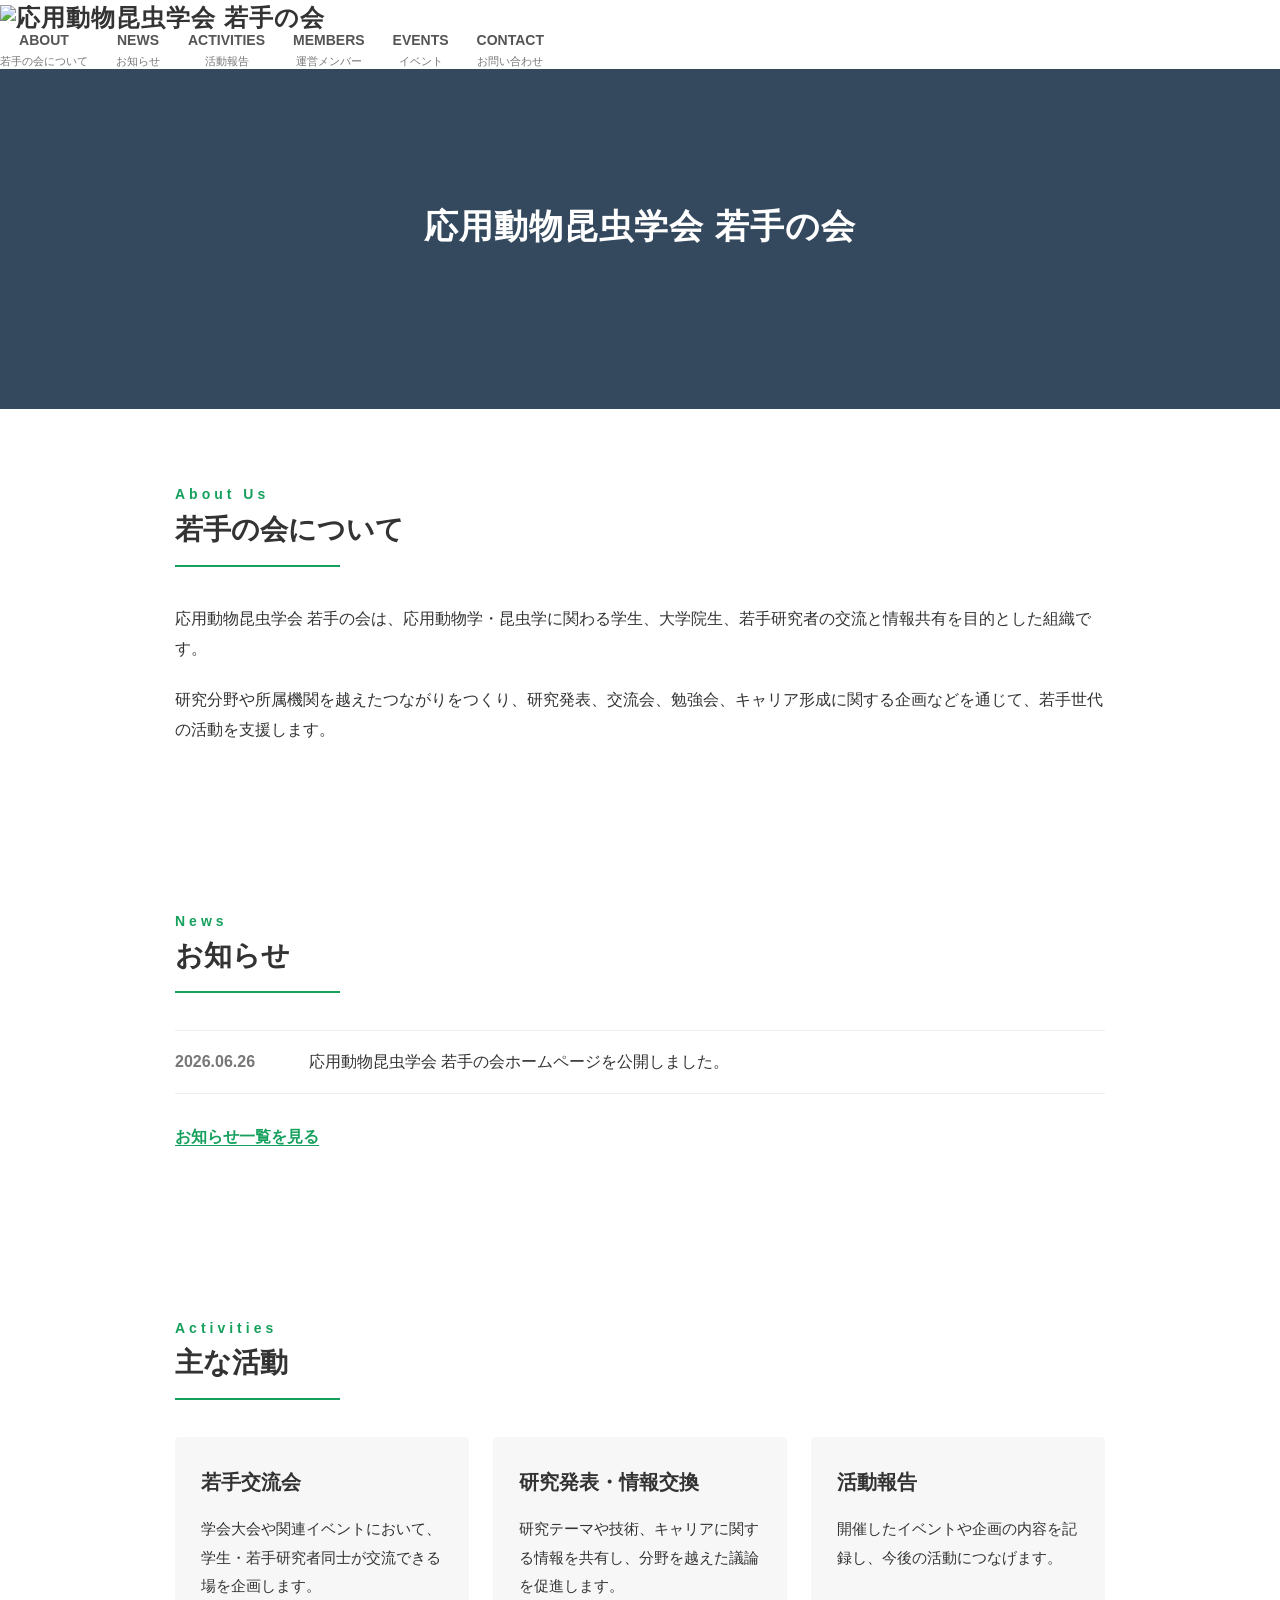
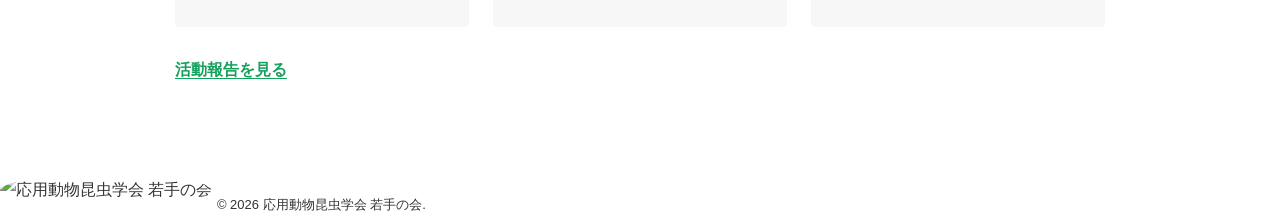
==== index.html @ c8d0bf75 "Update index.html" ====
<!DOCTYPE html>
<html lang="ja">
<head>
  <meta charset="UTF-8">
  <meta name="viewport" content="width=device-width, initial-scale=1.0">

  <title>応用動物昆虫学会 若手の会</title>
  <meta name="description" content="応用動物昆虫学会 若手の会の公式ホームページです。若手研究者・学生の交流、研究発表、情報共有を目的として活動しています。">
  <meta name="keywords" content="応用動物昆虫学会, 若手の会, 昆虫学, 応用動物学, 学会, 若手研究者, 学生">

  <meta property="og:title" content="応用動物昆虫学会 若手の会">
  <meta property="og:description" content="応用動物昆虫学会 若手の会の公式ホームページです。">
  <meta property="og:type" content="website">
  <meta property="og:url" content="https://odokonwakate.github.io/homepage/">
  <meta property="og:image" content="https://odokonwakate.github.io/homepage/assets/images/common/ogp.png">
  <meta property="og:site_name" content="応用動物昆虫学会 若手の会">

  <link rel="icon" href="assets/images/common/favicon.png" type="image/png">
  <link rel="stylesheet" href="style.css">
</head>

<body>

<header>
  <nav>
    <a href="index.html" class="logo">
      <img src="assets/images/common/logo.png" alt="応用動物昆虫学会 若手の会">
    </a>

    <div class="nav-links">
      <a href="index.html">ABOUT<span>若手の会について</span></a>
      <a href="pages/news.html">NEWS<span>お知らせ</span></a>
      <a href="pages/activities.html">ACTIVITIES<span>活動報告</span></a>
      <a href="pages/members.html">MEMBERS<span>運営メンバー</span></a>
      <a href="pages/events.html">EVENTS<span>イベント</span></a>
      <a href="pages/contact.html">CONTACT<span>お問い合わせ</span></a>
    </div>
  </nav>
</header>

<section class="hero">
  <h1>応用動物昆虫学会 若手の会</h1>
</section>

<main>

  <section class="container">
    <span class="section-title-en">About Us</span>
    <h2>若手の会について</h2>

    <p>
      応用動物昆虫学会 若手の会は、応用動物学・昆虫学に関わる学生、大学院生、若手研究者の交流と情報共有を目的とした組織です。
    </p>

    <p>
      研究分野や所属機関を越えたつながりをつくり、研究発表、交流会、勉強会、キャリア形成に関する企画などを通じて、若手世代の活動を支援します。
    </p>
  </section>

  <section class="container">
    <span class="section-title-en">News</span>
    <h2>お知らせ</h2>

    <ul class="news-list">
      <li>
        <span class="date">2026.06.26</span>
        <span>応用動物昆虫学会 若手の会ホームページを公開しました。</span>
      </li>
    </ul>

    <p class="more-link">
      <a href="pages/news.html">お知らせ一覧を見る</a>
    </p>
  </section>

  <section class="container">
    <span class="section-title-en">Activities</span>
    <h2>主な活動</h2>

    <div class="card-list">
      <div class="card">
        <h3>若手交流会</h3>
        <p>学会大会や関連イベントにおいて、学生・若手研究者同士が交流できる場を企画します。</p>
      </div>

      <div class="card">
        <h3>研究発表・情報交換</h3>
        <p>研究テーマや技術、キャリアに関する情報を共有し、分野を越えた議論を促進します。</p>
      </div>

      <div class="card">
        <h3>活動報告</h3>
        <p>開催したイベントや企画の内容を記録し、今後の活動につなげます。</p>
      </div>
    </div>

    <p class="more-link">
      <a href="pages/activities.html">活動報告を見る</a>
    </p>
  </section>

</main>

<footer>
  <div class="footer-inner">
    <img src="assets/images/common/icon.png" alt="応用動物昆虫学会 若手の会" class="footer-icon">
    <span>&copy; 2026 応用動物昆虫学会 若手の会.</span>
  </div>
</footer>

</body>
</html>
---- style.css ----
* {
  margin: 0;
  padding: 0;
  box-sizing: border-box;
}

body {
  font-family: -apple-system, BlinkMacSystemFont, "Helvetica Neue", "Yu Gothic", "YuGothic", "Hiragino Kaku Gothic ProN", Meiryo, sans-serif;
  color: #333;
  line-height: 1.9;
  background: #fff;
}

a {
  text-decoration: none;
  color: inherit;
}

img {
  max-width: 100%;
  vertical-align: bottom;
}

/* Header */
.site-header {
  height: 90px;
  background: #fff;
  border-bottom: 1px solid #eee;
}

.navbar {
  max-width: 1120px;
  height: 90px;
  margin: 0 auto;
  padding: 0 30px;
  display: flex;
  align-items: center;
  justify-content: space-between;
}

.logo {
  font-size: 24px;
  font-weight: 800;
  line-height: 1.1;
  letter-spacing: 1px;
}

.logo span {
  font-size: 13px;
  font-weight: 600;
  letter-spacing: 0;
}

.logo img {
  max-height: 55px;
}

.nav-links {
  display: flex;
  align-items: center;
  gap: 28px;
}

.nav-links a {
  display: flex;
  flex-direction: column;
  align-items: center;
  font-size: 14px;
  font-weight: 600;
  color: #555;
  line-height: 1.4;
}

.nav-links a span {
  margin-top: 3px;
  font-size: 11px;
  font-weight: 400;
  color: #777;
}

.nav-links a:hover {
  color: #16a05d;
}

/* Hero */
.hero {
  height: 340px;
  background: #34495e;
  color: #fff;
  display: flex;
  align-items: center;
  justify-content: center;
  text-align: center;
  padding: 0 20px;
}

.hero h1 {
  font-size: 34px;
  letter-spacing: 1px;
  margin-bottom: 26px;
}

.hero p {
  font-size: 17px;
  font-weight: 600;
  margin-bottom: 12px;
}

.hero-sub {
  font-size: 14px !important;
  font-weight: 500 !important;
  opacity: 0.9;
}

/* Main */
main {
  background: #fff;
}

.content-section,
.container {
  max-width: 990px;
  margin: 0 auto;
  padding: 70px 30px;
}

.section-label,
.section-title-en {
  color: #16a05d;
  font-size: 14px;
  font-weight: 700;
  letter-spacing: 4px;
  margin-bottom: 18px;
}

h2 {
  font-size: 28px;
  line-height: 1.4;
  margin-bottom: 55px;
  position: relative;
}

h2::after {
  content: "";
  width: 165px;
  height: 2px;
  background: #16a05d;
  position: absolute;
  left: 0;
  bottom: -18px;
}

p {
  font-size: 16px;
  margin-bottom: 20px;
}

/* News */
.news-list {
  list-style: none;
  border-top: 1px solid #eee;
}

.news-list li {
  display: flex;
  gap: 24px;
  padding: 16px 0;
  border-bottom: 1px solid #eee;
}

.news-list .date {
  min-width: 110px;
  color: #777;
  font-weight: 600;
}

/* Cards */
.card-list {
  display: flex;
  gap: 24px;
  margin-top: 20px;
}

.card {
  flex: 1;
  padding: 26px;
  background: #f7f7f7;
  border-radius: 4px;
}

.card h3 {
  font-size: 20px;
  margin-bottom: 14px;
  color: #333;
}

.card p {
  font-size: 15px;
  margin-bottom: 0;
}

/* Links */
.more-link {
  margin-top: 28px;
}

.more-link a {
  color: #16a05d;
  font-weight: 700;
  border-bottom: 1px solid #16a05d;
}

/* Footer */
.site-footer {
  border-top: 1px solid #e5e5e5;
  background: #fafafa;
  text-align: center;
  padding: 55px 20px;
  color: #888;
  font-size: 13px;
}

.footer-icon {
  width: 52px;
  height: 52px;
  object-fit: cover;
  border-radius: 50%;
  margin-bottom: 14px;
}

.footer-inner p,
.footer-inner span {
  font-size: 13px;
  margin-bottom: 0;
}

/* Responsive */
@media screen and (max-width: 760px) {
  .site-header {
    height: auto;
  }

  .navbar {
    height: auto;
    padding: 20px;
    flex-direction: column;
    gap: 18px;
  }

  .nav-links {
    flex-wrap: wrap;
    justify-content: center;
    gap: 16px 22px;
  }

  .nav-links a {
    font-size: 13px;
  }

  .hero {
    height: 300px;
  }

  .hero h1 {
    font-size: 26px;
  }

  .hero p {
    font-size: 15px;
  }

  .content-section,
  .container {
    padding: 55px 22px;
  }

  h2 {
    font-size: 24px;
  }

  .news-list li {
    flex-direction: column;
    gap: 2px;
  }

  .card-list {
    flex-direction: column;
  }
}
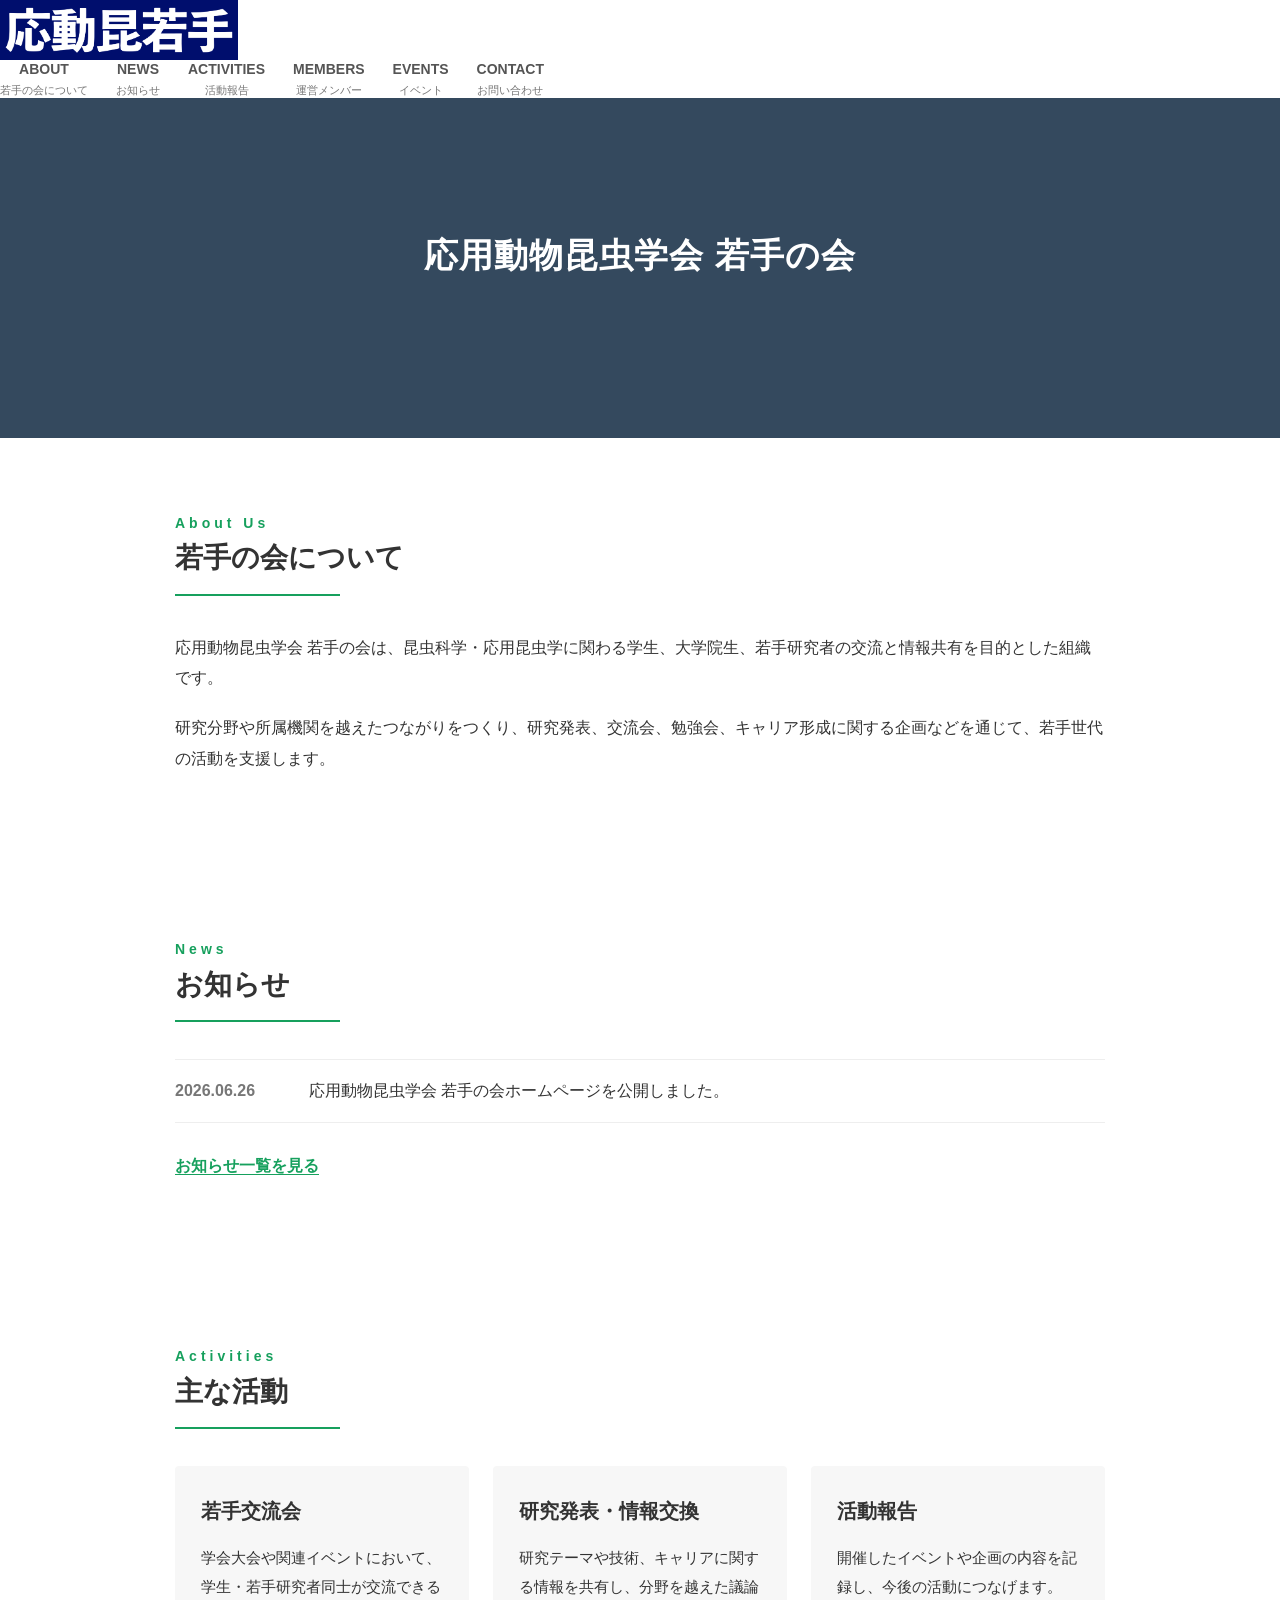
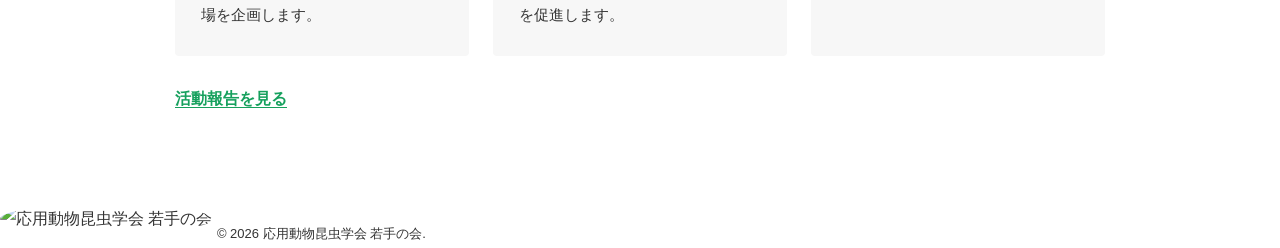
==== commit d629c7ec: "Update index.html" ====
--- a/index.html
+++ b/index.html
@@ -49,7 +49,7 @@
     <h2>若手の会について</h2>
 
     <p>
-      応用動物昆虫学会 若手の会は、応用動物学・昆虫学に関わる学生、大学院生、若手研究者の交流と情報共有を目的とした組織です。
+      応用動物昆虫学会 若手の会は、昆虫科学・応用昆虫学に関わる学生、大学院生、若手研究者の交流と情報共有を目的とした組織です。
     </p>
 
     <p>
--- a/style.css
+++ b/style.css
@@ -28,21 +28,18 @@
   border-bottom: 1px solid #eee;
 }
 
-.navbar {
-  max-width: 1120px;
-  height: 90px;
-  margin: 0 auto;
-  padding: 0 30px;
-  display: flex;
-  align-items: center;
-  justify-content: space-between;
-}
-
-.logo {
-  font-size: 24px;
-  font-weight: 800;
-  line-height: 1.1;
-  letter-spacing: 1px;
+.navbar{
+    width:100%;
+    max-width:none;
+    height:90px;
+    padding:0 40px;
+    display:flex;
+    align-items:center;
+}
+
+.logo{
+    display:flex;
+    align-items:center;
 }
 
 .logo span {
@@ -51,14 +48,16 @@
   letter-spacing: 0;
 }
 
-.logo img {
-  max-height: 55px;
-}
-
-.nav-links {
-  display: flex;
-  align-items: center;
-  gap: 28px;
+.logo img{
+    height:60px;
+    width:auto;
+}
+
+.nav-links{
+    margin-left:auto;
+    display:flex;
+    align-items:center;
+    gap:28px;
 }
 
 .nav-links a {
@@ -287,3 +286,30 @@
     flex-direction: column;
   }
 }
+
+/* Contact */
+.contact-box{
+    margin-top:40px;
+    padding:40px;
+    border:1px solid #e5e5e5;
+    border-radius:6px;
+    background:#fafafa;
+}
+
+.contact-box h3{
+    margin-bottom:20px;
+    font-size:22px;
+}
+
+.mail-address{
+    font-size:22px;
+    font-weight:600;
+}
+.mail-address a{
+    color:#16a05d;
+    word-break:break-all;
+}
+
+.mail-address a:hover{
+    text-decoration:underline;
+}
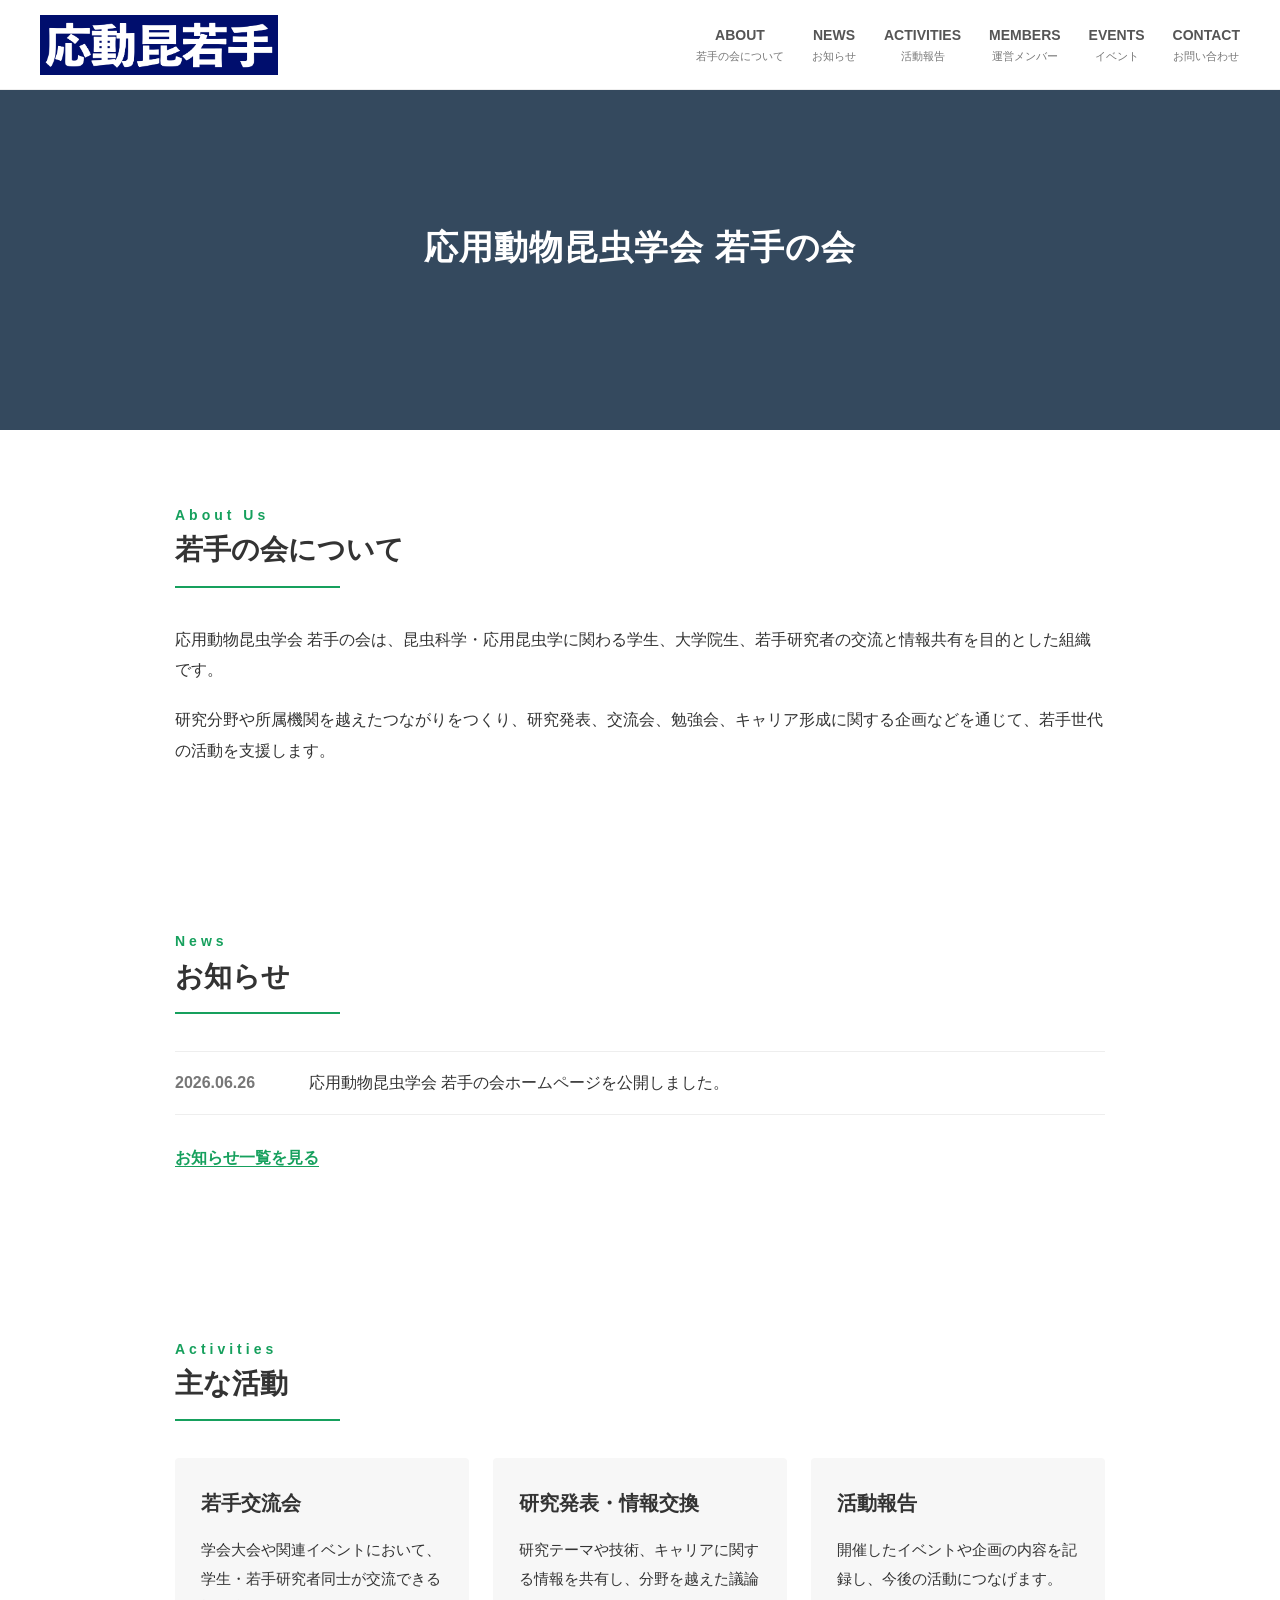
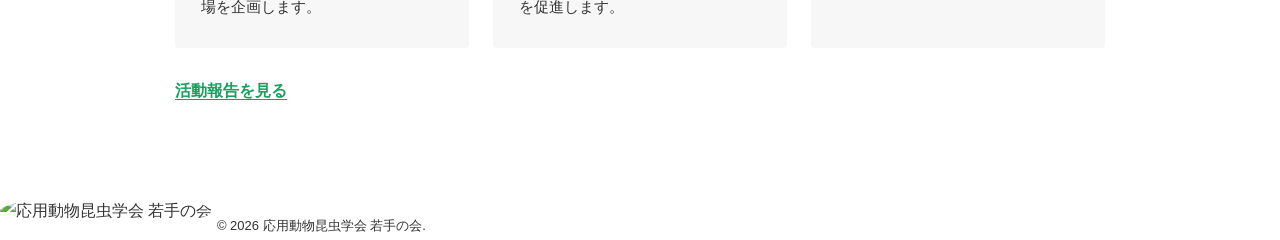
==== commit 9dc59eb7: "Update index.html" ====
--- a/index.html
+++ b/index.html
@@ -21,8 +21,9 @@
 
 <body>
 
-<header>
-  <nav>
+<header class="site-header">
+  <nav class="navbar">
+
     <a href="index.html" class="logo">
       <img src="assets/images/common/logo.png" alt="応用動物昆虫学会 若手の会">
     </a>
@@ -35,6 +36,7 @@
       <a href="pages/events.html">EVENTS<span>イベント</span></a>
       <a href="pages/contact.html">CONTACT<span>お問い合わせ</span></a>
     </div>
+
   </nav>
 </header>
 
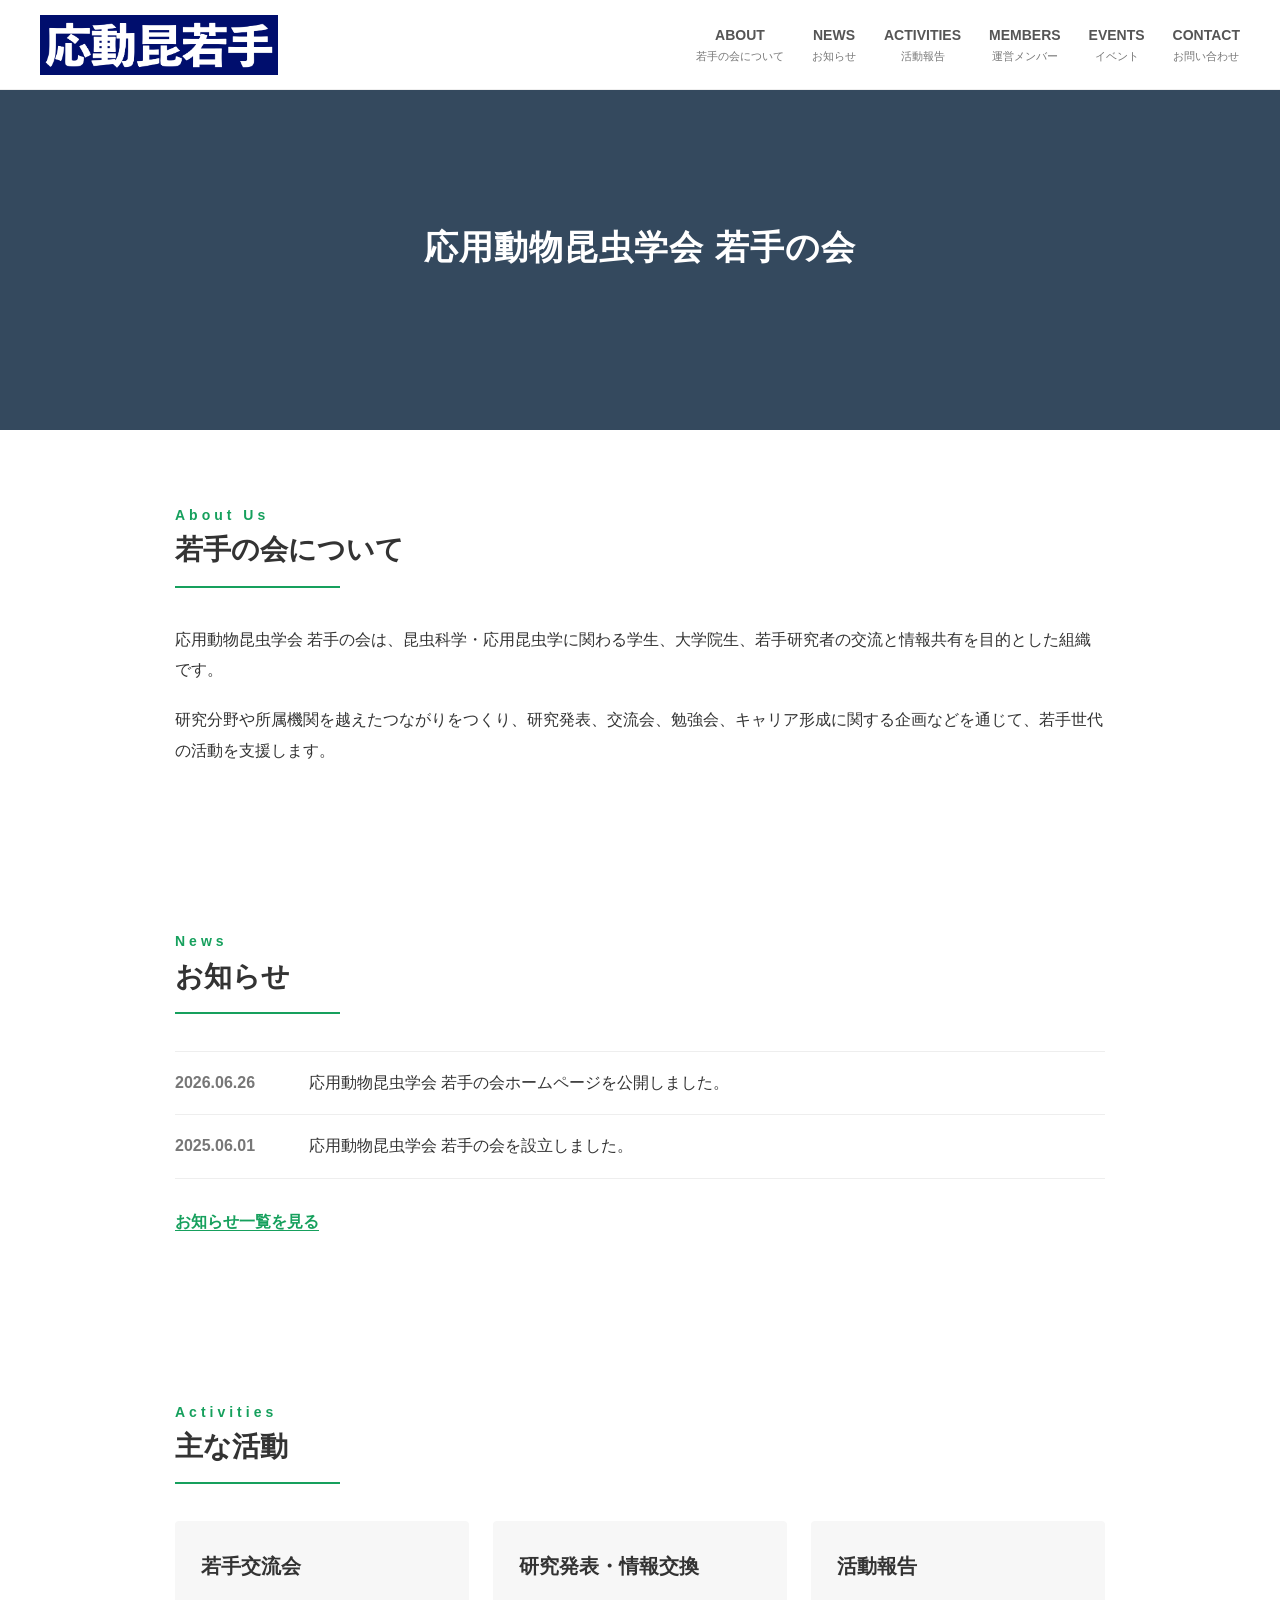
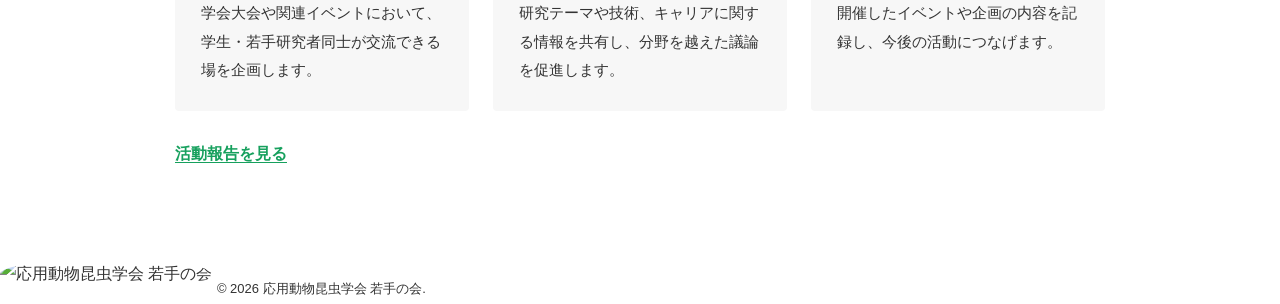
==== commit 41c23fdf: "Update index.html" ====
--- a/index.html
+++ b/index.html
@@ -62,14 +62,19 @@
   <section class="container">
     <span class="section-title-en">News</span>
     <h2>お知らせ</h2>
-
+  
     <ul class="news-list">
       <li>
         <span class="date">2026.06.26</span>
         <span>応用動物昆虫学会 若手の会ホームページを公開しました。</span>
       </li>
+  
+      <li>
+        <span class="date">2025.06.01</span>
+        <span>応用動物昆虫学会 若手の会を設立しました。</span>
+      </li>
     </ul>
-
+  
     <p class="more-link">
       <a href="pages/news.html">お知らせ一覧を見る</a>
     </p>
--- a/style.css
+++ b/style.css
@@ -198,7 +198,10 @@
   margin-bottom: 0;
 }
 
-/* Links */
+/* =====================================================
+   Links
+===================================================== */
+
 .more-link {
   margin-top: 28px;
 }
@@ -209,7 +212,10 @@
   border-bottom: 1px solid #16a05d;
 }
 
-/* Footer */
+/* =====================================================
+   Footer
+===================================================== */
+
 .site-footer {
   border-top: 1px solid #e5e5e5;
   background: #fafafa;
@@ -233,7 +239,10 @@
   margin-bottom: 0;
 }
 
-/* Responsive */
+/* =====================================================
+   Responsive
+===================================================== */
+
 @media screen and (max-width: 760px) {
   .site-header {
     height: auto;
@@ -287,7 +296,10 @@
   }
 }
 
-/* Contact */
+/* =====================================================
+   Contact
+===================================================== */
+
 .contact-box{
     margin-top:40px;
     padding:40px;
@@ -313,3 +325,52 @@
 .mail-address a:hover{
     text-decoration:underline;
 }
+
+/* =====================================================
+   Activities
+===================================================== */
+
+.activity-card{
+    display:flex;
+    gap:35px;
+    margin-bottom:60px;
+    padding-bottom:50px;
+    border-bottom:1px solid #e8e8e8;
+}
+
+.activity-card img{
+    width:280px;
+    height:180px;
+    object-fit:cover;
+    border-radius:6px;
+    flex-shrink:0;
+}
+
+.activity-content{
+    flex:1;
+}
+
+.activity-date{
+    color:#888;
+    font-size:14px;
+    margin-bottom:10px;
+}
+
+.activity-content h3{
+    font-size:28px;
+    margin-bottom:18px;
+    line-height:1.5;
+}
+
+.activity-content p{
+    margin-bottom:22px;
+}
+
+.activity-link{
+    color:#16a05d;
+    font-weight:700;
+}
+
+.activity-link:hover{
+    text-decoration:underline;
+}
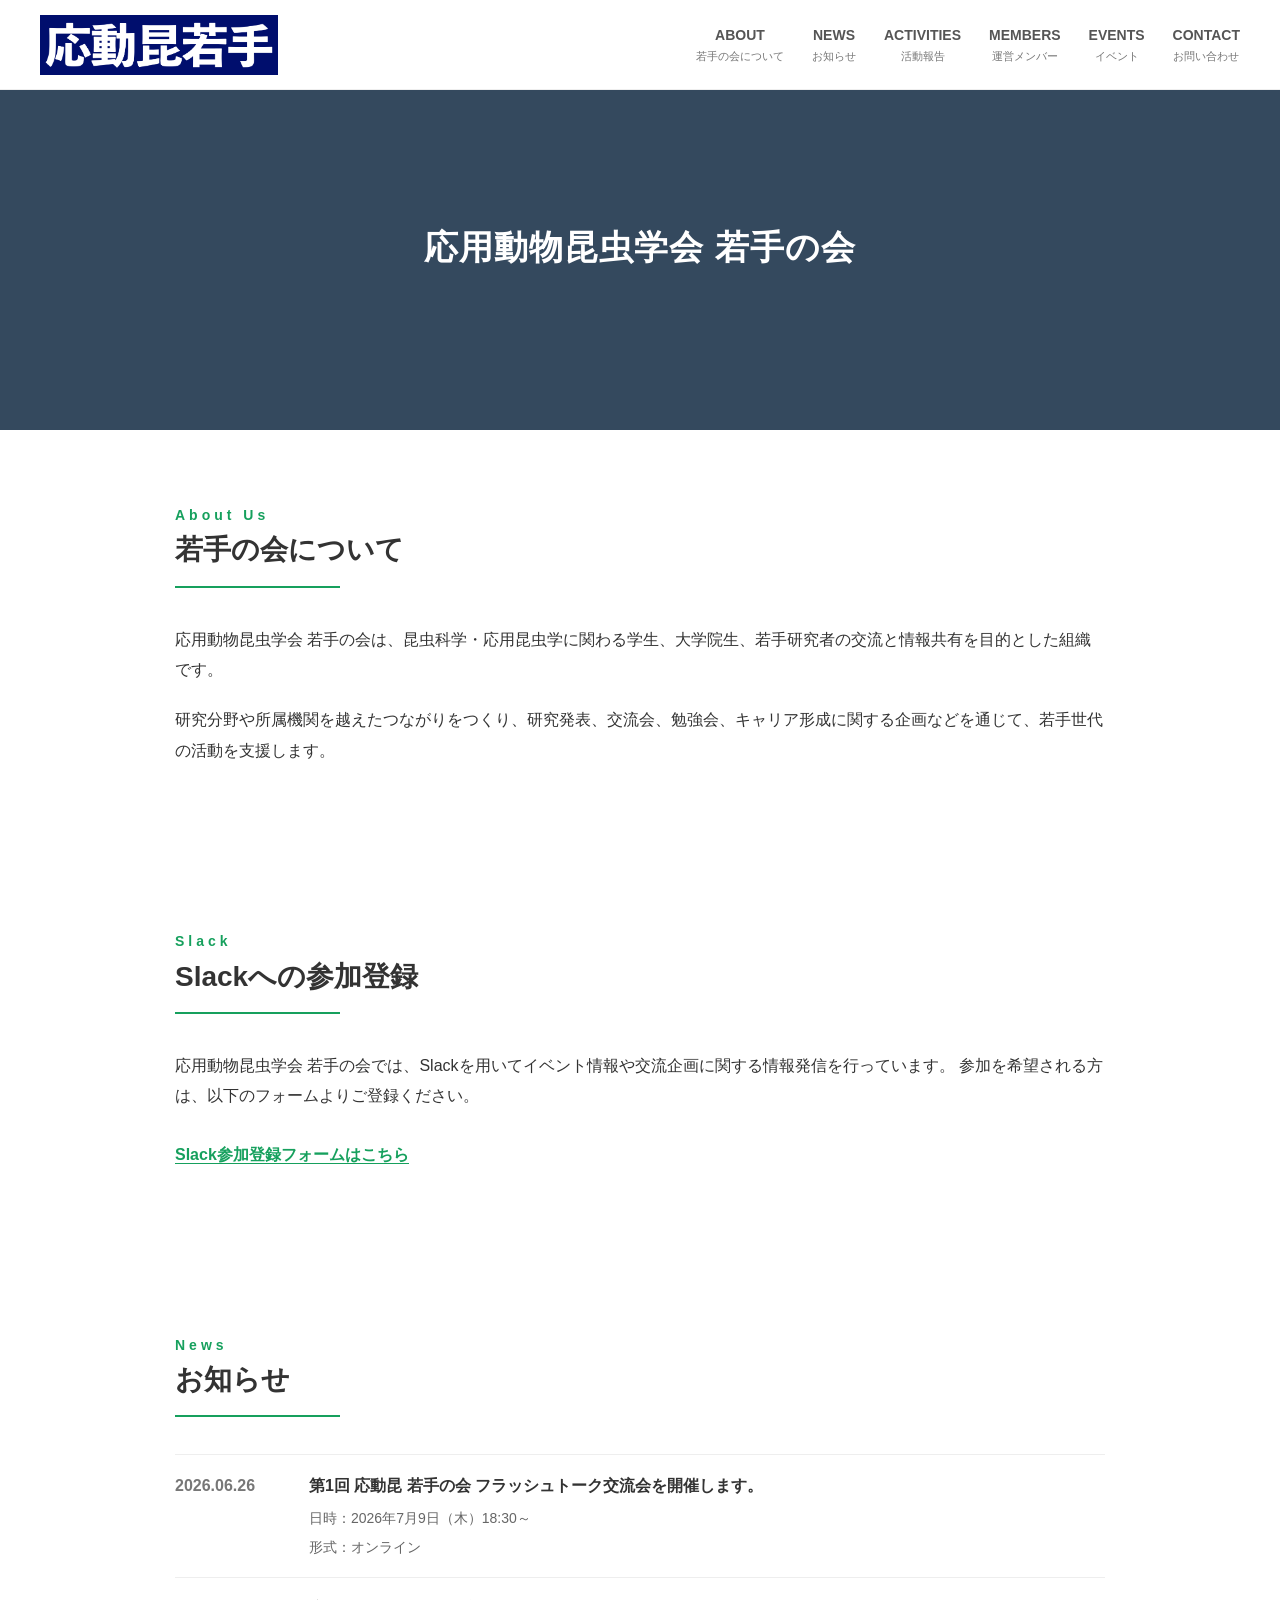
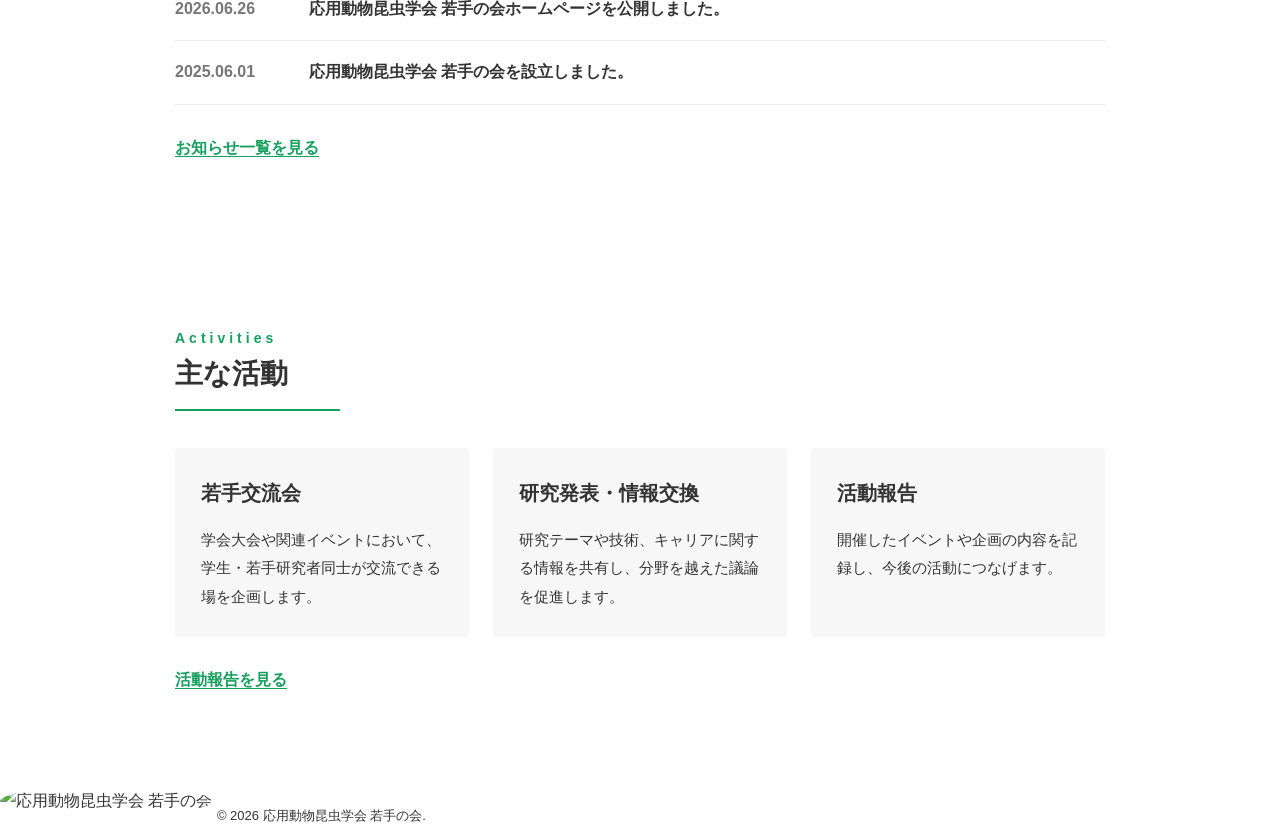
==== commit bc00a74e: "Update index.html" ====
--- a/index.html
+++ b/index.html
@@ -60,19 +60,29 @@
   </section>
 
   <section class="container">
+    <span class="section-title-en">Slack</span>
+    <h2>Slackへの参加登録</h2>
+
+    <p>
+      応用動物昆虫学会 若手の会では、Slackを用いてイベント情報や交流企画に関する情報発信を行っています。
+      参加を希望される方は、以下のフォームよりご登録ください。
+    </p>
+
+    <p class="more-link">
+      <a href="https://docs.google.com/forms/d/e/1FAIpQLScM7I65hRISiQNJL-PFkZ0T6f-E3IVOObTSbI105JYVH7bzkg/viewform?usp=publish-editor"
+         target="_blank"
+         rel="noopener">
+        Slack参加登録フォームはこちら
+      </a>
+    </p>
+  </section>
+
+  <section class="container">
     <span class="section-title-en">News</span>
     <h2>お知らせ</h2>
-  
-    <ul class="news-list">
-      <li>
-        <span class="date">2026.06.26</span>
-        <span>応用動物昆虫学会 若手の会ホームページを公開しました。</span>
-      </li>
-  
-      <li>
-        <span class="date">2025.06.01</span>
-        <span>応用動物昆虫学会 若手の会を設立しました。</span>
-      </li>
+      
+    <ul class="news-list" id="news-list" data-json="data/news.json" data-limit="5">
+      <li>お知らせを読み込み中...</li>
     </ul>
   
     <p class="more-link">
@@ -115,5 +125,7 @@
   </div>
 </footer>
 
+<script src="js/load-news.js"></script>
+  
 </body>
 </html>
--- a/style.css
+++ b/style.css
@@ -21,7 +21,10 @@
   vertical-align: bottom;
 }
 
-/* Header */
+/* =====================================================
+   Header
+===================================================== */
+
 .site-header {
   height: 90px;
   background: #fff;
@@ -81,7 +84,10 @@
   color: #16a05d;
 }
 
-/* Hero */
+/* =====================================================
+   Hero
+===================================================== */
+
 .hero {
   height: 340px;
   background: #34495e;
@@ -111,7 +117,10 @@
   opacity: 0.9;
 }
 
-/* Main */
+/* =====================================================
+   Main
+===================================================== */
+
 main {
   background: #fff;
 }
@@ -154,7 +163,10 @@
   margin-bottom: 20px;
 }
 
-/* News */
+/* =====================================================
+   News
+===================================================== */
+
 .news-list {
   list-style: none;
   border-top: 1px solid #eee;
@@ -173,7 +185,10 @@
   font-weight: 600;
 }
 
-/* Cards */
+/* =====================================================
+   Cards
+===================================================== */
+
 .card-list {
   display: flex;
   gap: 24px;
@@ -294,6 +309,71 @@
   .card-list {
     flex-direction: column;
   }
+
+  .member-list {
+    grid-template-columns: 1fr;
+  }
+  
+  .member-card {
+    flex-direction: column;
+    align-items: center;
+    text-align: center;
+  }
+  .news-layout {
+  grid-template-columns: 1fr;
+  gap: 30px;
+  }
+  
+  .news-sidebar {
+    position: static;
+  }
+  
+  .news-sidebar ul {
+    display: flex;
+    flex-wrap: wrap;
+    gap: 12px;
+  }
+  
+  .news-sidebar li {
+    margin-bottom: 0;
+  }
+
+  .activities-layout {
+  grid-template-columns: 1fr;
+  gap: 30px;
+  }
+  
+  .activities-sidebar {
+    position: static;
+  }
+  
+  .activities-sidebar ul {
+    display: flex;
+    flex-wrap: wrap;
+    gap: 12px;
+  }
+  
+  .activities-sidebar li {
+    margin-bottom: 0;
+  }
+  
+  .activity-card {
+    grid-template-columns: 1fr;
+    gap: 18px;
+  }
+  
+  .activity-card img {
+    width: 100%;
+    height: auto;
+  }
+
+  .activity-photo-gallery {
+  grid-template-columns: 1fr;
+  }
+  
+  .activity-photo-gallery img {
+    height: auto;
+  }
 }
 
 /* =====================================================
@@ -374,3 +454,405 @@
 .activity-link:hover{
     text-decoration:underline;
 }
+
+/* =====================================================
+   Members
+===================================================== */
+
+.member-list {
+  display: grid;
+  grid-template-columns: repeat(2, 1fr);
+  gap: 30px;
+}
+
+.member-card {
+  display: flex;
+  gap: 22px;
+  padding: 28px;
+  border: 1px solid #e5e5e5;
+  border-radius: 8px;
+  background: #fafafa;
+}
+
+.member-photo {
+  width: 150px;
+  height: 150px;
+  object-fit: cover;
+  border-radius: 10px;
+  flex-shrink: 0;
+}
+
+.member-info h3 {
+  font-size: 22px;
+  margin-bottom: 8px;
+}
+
+.member-affiliation {
+  font-size: 15px;
+  margin-bottom: 10px;
+  color: #555;
+}
+
+.member-role {
+  display: inline-block;
+  padding: 4px 12px;
+  margin-bottom: 12px;
+  border-radius: 999px;
+  background: #16a05d;
+  color: #fff;
+  font-size: 13px;
+  font-weight: 700;
+}
+
+.member-fields {
+  font-size: 14px;
+  color: #666;
+  margin-bottom: 0;
+}
+
+.profile-link{
+    display:inline-block;
+    margin-top:18px;
+    color:#16a05d;
+    font-weight:700;
+}
+
+.profile-link:hover{
+    text-decoration:underline;
+}
+
+/* =====================================================
+   News archive layout
+===================================================== */
+
+.news-layout {
+  display: grid;
+  grid-template-columns: 160px 1fr;
+  gap: 60px;
+}
+
+.news-sidebar {
+  position: sticky;
+  top: 120px;
+  align-self: start;
+  padding: 24px;
+  background: #fafafa;
+  border: 1px solid #e5e5e5;
+  border-radius: 6px;
+}
+
+.news-sidebar h3 {
+  font-size: 18px;
+  margin-bottom: 18px;
+}
+
+.news-sidebar ul {
+  list-style: none;
+}
+
+.news-sidebar li {
+  margin-bottom: 10px;
+}
+
+.news-sidebar a {
+  color: #555;
+  font-weight: 700;
+}
+
+.news-sidebar a:hover {
+  color: #16a05d;
+}
+
+.news-year-section {
+  margin-bottom: 55px;
+}
+
+.news-year {
+  font-size: 28px;
+  margin-bottom: 24px;
+  padding-bottom: 10px;
+  border-bottom: 2px solid #16a05d;
+}
+
+.news-year::after {
+  display: none;
+}
+
+.news-title {
+  display: block;
+  font-weight: 600;
+}
+
+.news-detail {
+  display: block;
+  font-size: 14px;
+  color: #666;
+  margin-top: 3px;
+}
+
+.news-link {
+  display: block;
+  color: #333;
+}
+
+.news-link:hover {
+  color: #16a05d;
+  text-decoration: underline;
+}
+
+/* =====================================================
+   Events
+===================================================== */
+
+.event-list {
+  display: flex;
+  flex-direction: column;
+  gap: 28px;
+}
+
+.event-card {
+  display: grid;
+  grid-template-columns: 130px 1fr;
+  gap: 28px;
+  padding: 30px;
+  border: 1px solid #e5e5e5;
+  border-radius: 8px;
+  background: #fafafa;
+}
+
+.event-date {
+  font-weight: 700;
+  color: #16a05d;
+}
+
+.event-content h3 {
+  font-size: 22px;
+  margin-bottom: 14px;
+}
+
+.event-detail {
+  display: block;
+  font-size: 15px;
+  color: #666;
+  margin-bottom: 4px;
+}
+
+.event-link {
+  display: inline-block;
+  margin-top: 18px;
+  color: #16a05d;
+  font-weight: 700;
+}
+
+.event-link:hover {
+  text-decoration: underline;
+}
+
+@media screen and (max-width: 760px) {
+  .event-card {
+    grid-template-columns: 1fr;
+    gap: 12px;
+  }
+}
+
+/* =====================================================
+   Activities archive layout
+===================================================== */
+
+.activities-layout {
+  display: grid;
+  grid-template-columns: 160px 1fr;
+  gap: 60px;
+}
+
+.activities-sidebar {
+  position: sticky;
+  top: 120px;
+  align-self: start;
+  padding: 24px;
+  background: #fafafa;
+  border: 1px solid #e5e5e5;
+  border-radius: 6px;
+}
+
+.activities-sidebar h3 {
+  font-size: 18px;
+  margin-bottom: 18px;
+}
+
+.activities-sidebar ul {
+  list-style: none;
+}
+
+.activities-sidebar li {
+  margin-bottom: 10px;
+}
+
+.activities-sidebar a {
+  color: #555;
+  font-weight: 700;
+}
+
+.activities-sidebar a:hover {
+  color: #16a05d;
+}
+
+.activity-year-section {
+  margin-bottom: 60px;
+}
+
+.activity-year {
+  font-size: 28px;
+  margin-bottom: 25px;
+  padding-bottom: 12px;
+  border-bottom: 2px solid #16a05d;
+}
+
+.activity-year::after {
+  display: none;
+}
+
+.activity-card {
+  display: grid;
+  grid-template-columns: 300px 1fr;
+  gap: 48px;
+  padding: 35px 0;
+  border-bottom: 1px solid #e5e5e5;
+}
+
+.activity-card img {
+  width: 300px;
+  height: 190px;
+  object-fit: cover;
+  border-radius: 6px;
+}
+
+.activity-content {
+  flex: 1;
+}
+
+.activity-date {
+  color: #888;
+  font-size: 14px;
+  margin-bottom: 10px;
+}
+
+.activity-content h3 {
+  font-size: 26px;
+  margin-bottom: 18px;
+  line-height: 1.5;
+}
+
+.activity-content p {
+  margin-bottom: 22px;
+}
+
+.activity-link {
+  color: #16a05d;
+  font-weight: 700;
+}
+
+.activity-link:hover {
+  text-decoration: underline;
+}
+
+/* =====================================================
+   Alumni
+===================================================== */
+
+.alumni-section {
+  margin-top: 90px;
+}
+
+.alumni-list{
+    display:flex;
+    flex-wrap:wrap;
+    gap:15px 25px;
+    margin-top:30px;
+    list-style:none;
+}
+
+.alumni-list li{
+    padding:8px 18px;
+    background:#f6f6f6;
+    border-radius:20px;
+    font-size:16px;
+}
+
+/* =====================================================
+   Activity detail page
+===================================================== */
+
+.activity-detail-date {
+  color: #888;
+  font-weight: 700;
+  margin-bottom: 30px;
+}
+
+.flyer-figure {
+  max-width: 720px;
+  margin: 50px auto;
+  text-align: center;
+}
+
+.flyer-figure img {
+  width: 100%;
+  border: 1px solid #e5e5e5;
+  border-radius: 8px;
+}
+
+.flyer-figure figcaption {
+  margin-top: 10px;
+  font-size: 14px;
+  color: #666;
+}
+
+.event-info {
+  margin-top: 30px;
+  border-top: 1px solid #e5e5e5;
+}
+
+.event-info dt {
+  font-weight: 700;
+  color: #16a05d;
+  padding-top: 22px;
+}
+
+.event-info dd {
+  margin-left: 0;
+  padding-bottom: 22px;
+  border-bottom: 1px solid #e5e5e5;
+}
+
+.event-info a {
+  color: #16a05d;
+  font-weight: 700;
+}
+
+.event-info a:hover {
+  text-decoration: underline;
+}
+
+.activity-photo-gallery {
+  display: grid;
+  grid-template-columns: repeat(3, 1fr);
+  gap: 22px;
+  margin-top: 30px;
+}
+
+.activity-photo-gallery figure {
+  margin: 0;
+}
+
+.activity-photo-gallery img {
+  width: 100%;
+  height: 190px;
+  object-fit: cover;
+  border-radius: 8px;
+}
+
+.activity-photo-gallery figcaption {
+  margin-top: 8px;
+  font-size: 13px;
+  color: #666;
+}
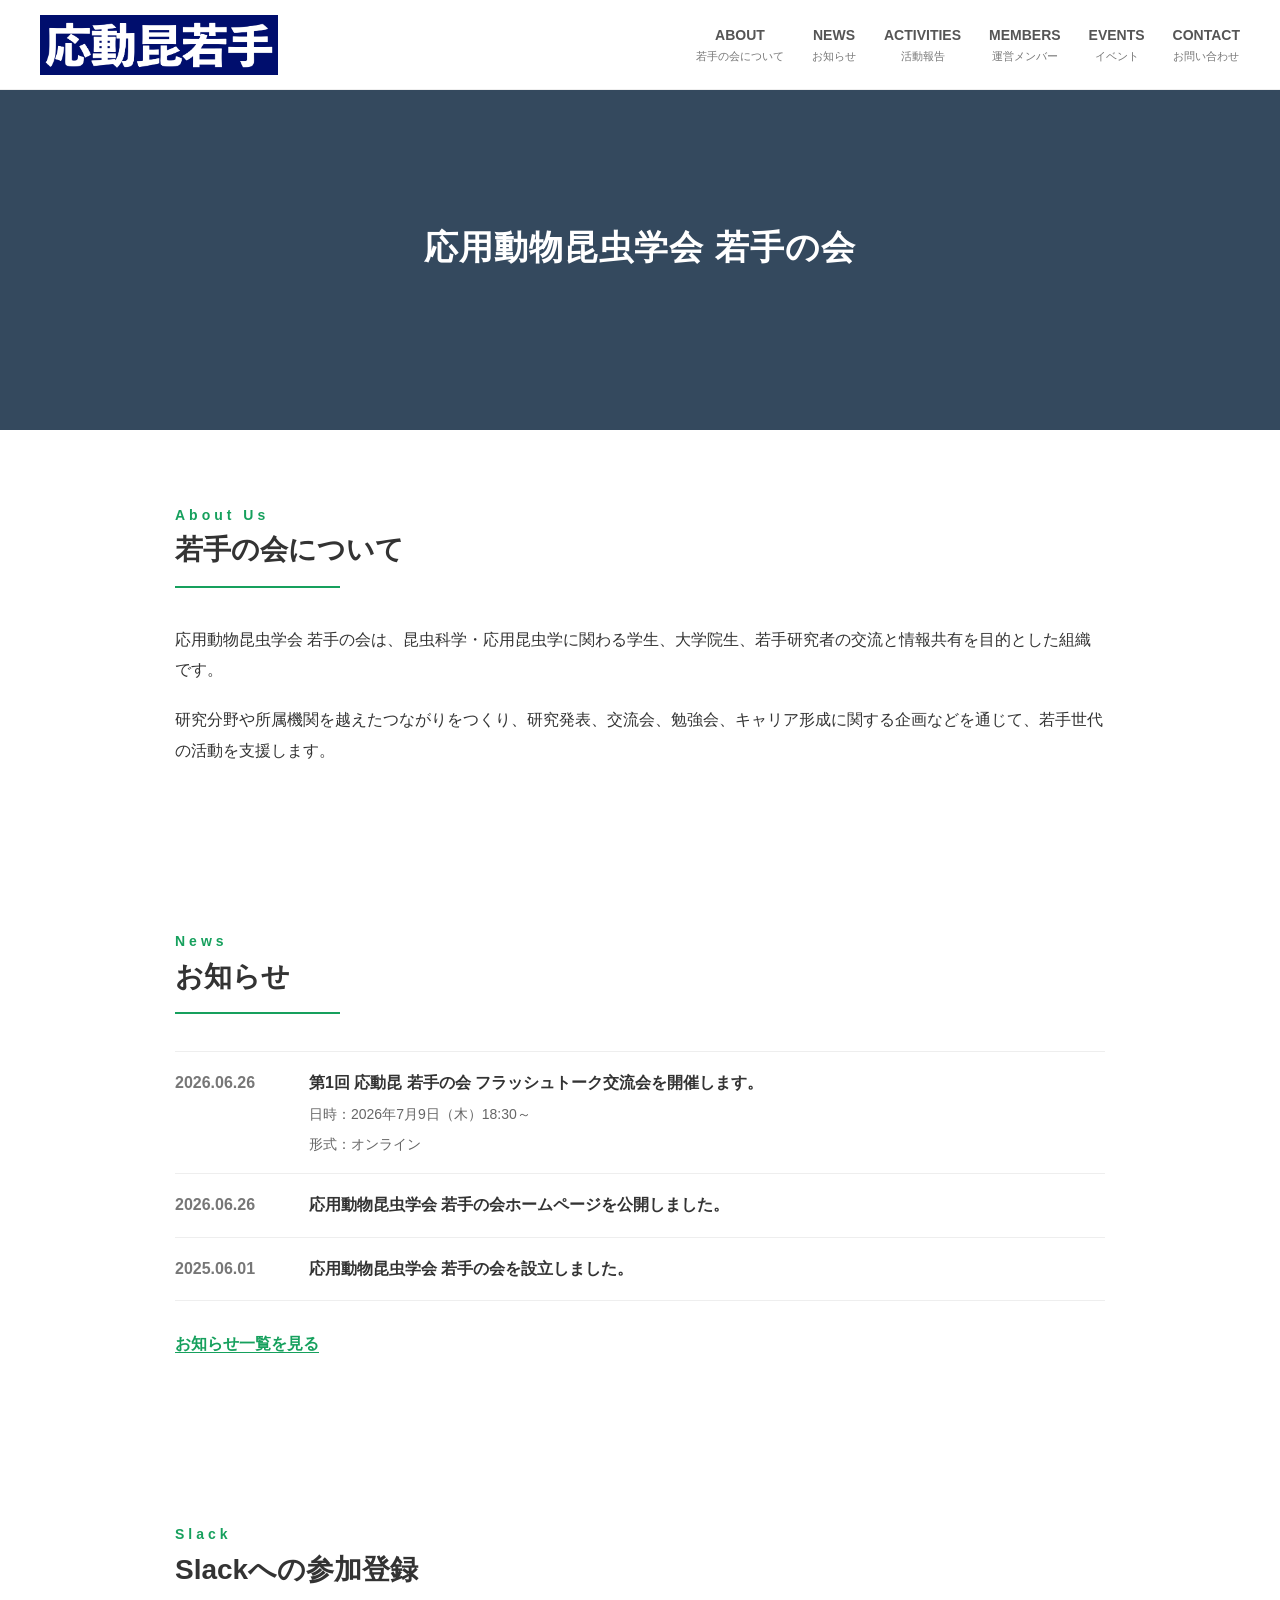
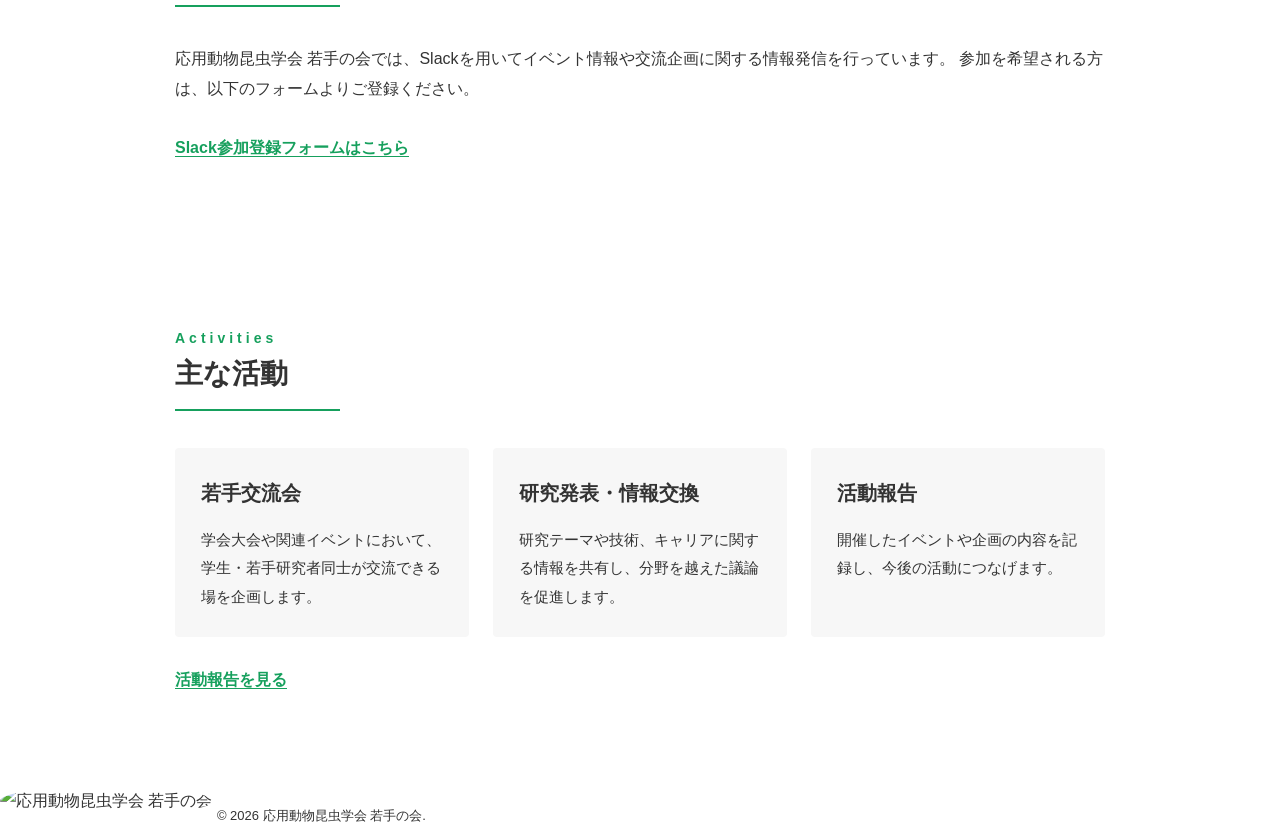
==== commit 8a92ccbe: "Update index.html" ====
--- a/index.html
+++ b/index.html
@@ -5,14 +5,13 @@
   <meta name="viewport" content="width=device-width, initial-scale=1.0">
 
   <title>応用動物昆虫学会 若手の会</title>
-  <meta name="description" content="応用動物昆虫学会 若手の会の公式ホームページです。若手研究者・学生の交流、研究発表、情報共有を目的として活動しています。">
-  <meta name="keywords" content="応用動物昆虫学会, 若手の会, 昆虫学, 応用動物学, 学会, 若手研究者, 学生">
+  <meta name="description" content="応用動物昆虫学会 若手の会の公式ホームページです。学生・大学院生・若手研究者・若手社会人の交流、イベント、活動報告、Slack参加登録情報を掲載しています。">  <meta name="keywords" content="応用動物昆虫学会, 若手の会, 昆虫学, 応用動物学, 学会, 若手研究者, 学生">
 
   <meta property="og:title" content="応用動物昆虫学会 若手の会">
   <meta property="og:description" content="応用動物昆虫学会 若手の会の公式ホームページです。">
   <meta property="og:type" content="website">
-  <meta property="og:url" content="https://odokonwakate.github.io/homepage/">
-  <meta property="og:image" content="https://odokonwakate.github.io/homepage/assets/images/common/ogp.png">
+  <meta property="og:url" content="https://odokonwakate.github.io/website/">
+  <meta property="og:image" content="https://odokonwakate.github.io/website/assets/images/common/ogp.png">
   <meta property="og:site_name" content="応用動物昆虫学会 若手の会">
 
   <link rel="icon" href="assets/images/common/favicon.png" type="image/png">
@@ -60,6 +59,19 @@
   </section>
 
   <section class="container">
+    <span class="section-title-en">News</span>
+    <h2>お知らせ</h2>
+      
+    <ul class="news-list" id="news-list" data-json="data/news.json" data-limit="5">
+      <li>お知らせを読み込み中...</li>
+    </ul>
+  
+    <p class="more-link">
+      <a href="pages/news.html">お知らせ一覧を見る</a>
+    </p>
+  </section>
+
+  <section class="container">
     <span class="section-title-en">Slack</span>
     <h2>Slackへの参加登録</h2>
 
@@ -74,19 +86,6 @@
          rel="noopener">
         Slack参加登録フォームはこちら
       </a>
-    </p>
-  </section>
-
-  <section class="container">
-    <span class="section-title-en">News</span>
-    <h2>お知らせ</h2>
-      
-    <ul class="news-list" id="news-list" data-json="data/news.json" data-limit="5">
-      <li>お知らせを読み込み中...</li>
-    </ul>
-  
-    <p class="more-link">
-      <a href="pages/news.html">お知らせ一覧を見る</a>
     </p>
   </section>
 
